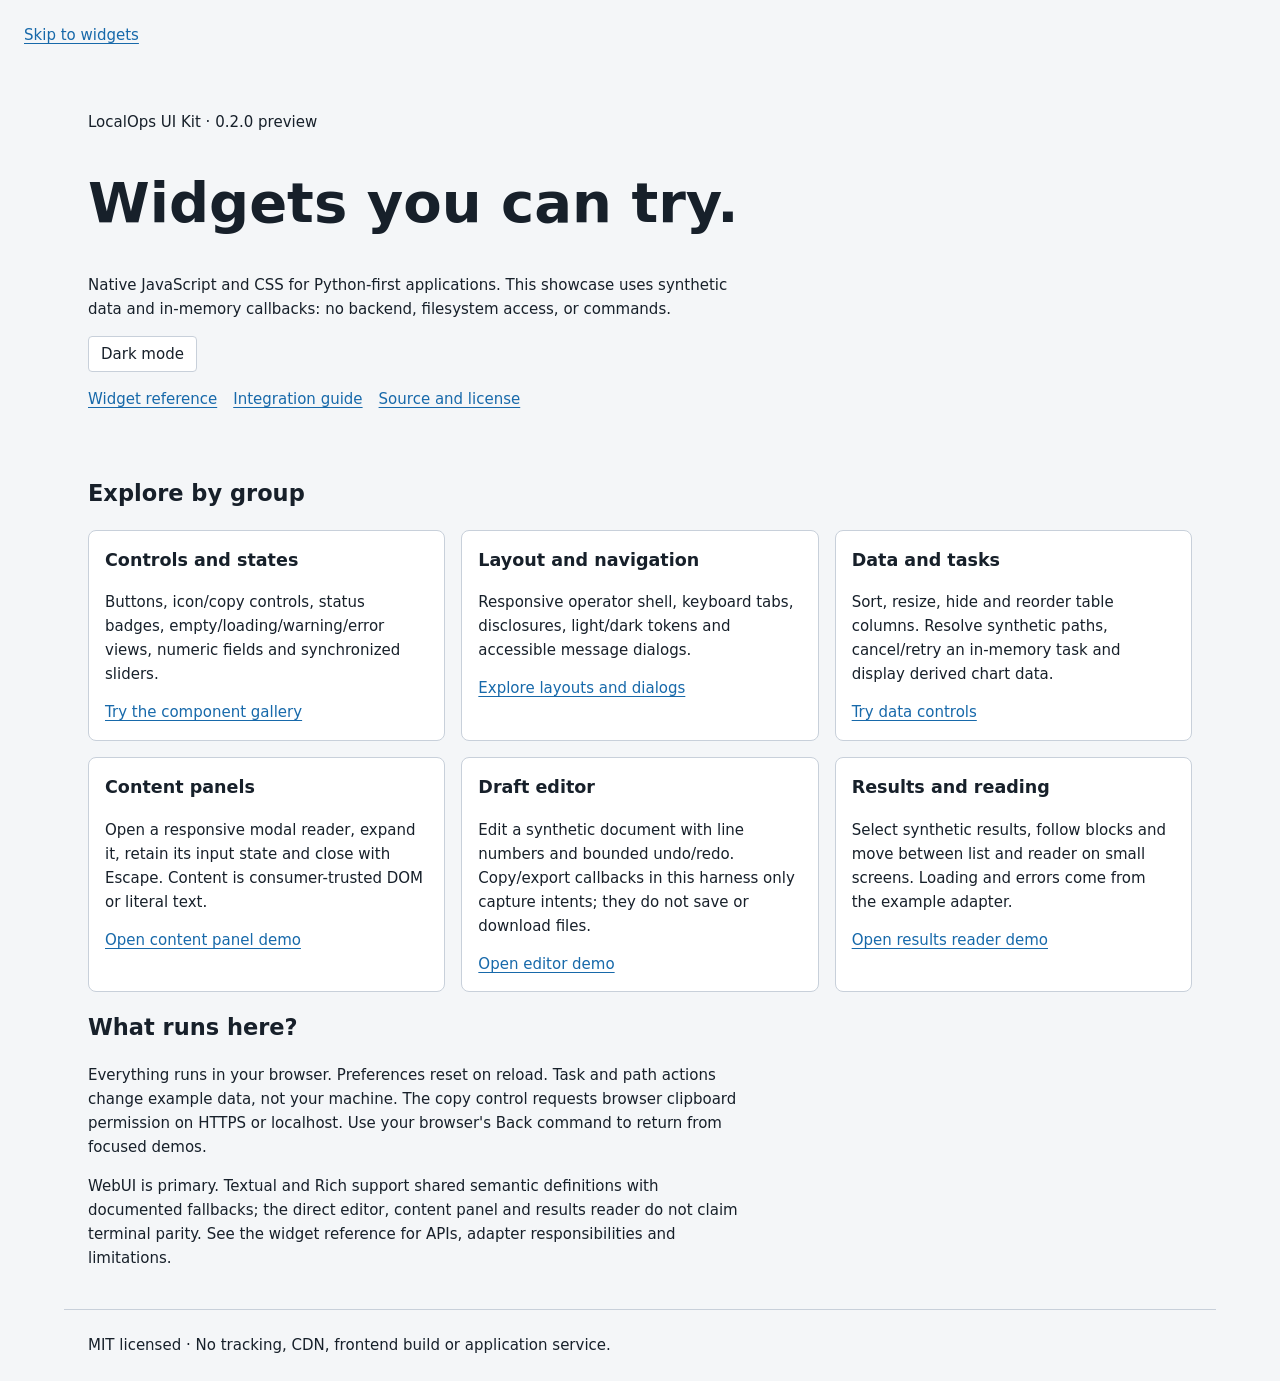
==== examples/showcase/index.html @ 77e3e83c "Release LocalOps UI Kit 0.2.0 public preview" ====
<!doctype html>
<html lang="en" data-theme="light">
<head>
  <meta charset="utf-8">
  <meta name="viewport" content="width=device-width, initial-scale=1">
  <meta name="description" content="Try LocalOps UI Kit native browser controls using synthetic data. No backend or JavaScript framework required.">
  <title>LocalOps UI Kit — widget showcase</title>
  <link rel="stylesheet" href="../../packages/web/static/styles.css">
  <link rel="stylesheet" href="./showcase.css">
</head>
<body>
  <a href="#widgets" class="skip-link">Skip to widgets</a>
  <header>
    <p>LocalOps UI Kit · 0.2.0 preview</p>
    <h1>Widgets you can try.</h1>
    <p>Native JavaScript and CSS for Python-first applications. This showcase uses synthetic data and in-memory callbacks: no backend, filesystem access, or commands.</p>
    <button id="theme" type="button" class="lui-button" aria-pressed="false">Dark mode</button>
    <nav aria-label="Project resources">
      <a href="https://github.com/unixwzrd/localops-ui-kit/blob/main/docs/widget-guide.md">Widget reference</a>
      <a href="https://github.com/unixwzrd/localops-ui-kit/blob/main/docs/adoption-guide.md">Integration guide</a>
      <a href="https://github.com/unixwzrd/localops-ui-kit">Source and license</a>
    </nav>
  </header>
  <main id="widgets" tabindex="-1">
    <h2>Explore by group</h2>
    <div class="showcase-grid">
      <section><h3>Controls and states</h3><p>Buttons, icon/copy controls, status badges, empty/loading/warning/error views, numeric fields and synchronized sliders.</p><a href="../component-gallery/">Try the component gallery</a></section>
      <section><h3>Layout and navigation</h3><p>Responsive operator shell, keyboard tabs, disclosures, light/dark tokens and accessible message dialogs.</p><a href="../component-gallery/">Explore layouts and dialogs</a></section>
      <section><h3>Data and tasks</h3><p>Sort, resize, hide and reorder table columns. Resolve synthetic paths, cancel/retry an in-memory task and display derived chart data.</p><a href="../component-gallery/">Try data controls</a></section>
      <section><h3>Content panels</h3><p>Open a responsive modal reader, expand it, retain its input state and close with Escape. Content is consumer-trusted DOM or literal text.</p><a href="../component-gallery/content-panel.html">Open content panel demo</a></section>
      <section><h3>Draft editor</h3><p>Edit a synthetic document with line numbers and bounded undo/redo. Copy/export callbacks in this harness only capture intents; they do not save or download files.</p><a href="../component-gallery/code-editor.html">Open editor demo</a></section>
      <section><h3>Results and reading</h3><p>Select synthetic results, follow blocks and move between list and reader on small screens. Loading and errors come from the example adapter.</p><a href="../component-gallery/result-reader.html">Open results reader demo</a></section>
    </div>
    <h2>What runs here?</h2>
    <p>Everything runs in your browser. Preferences reset on reload. Task and path actions change example data, not your machine. The copy control requests browser clipboard permission on HTTPS or localhost. Use your browser's Back command to return from focused demos.</p>
    <p>WebUI is primary. Textual and Rich support shared semantic definitions with documented fallbacks; the direct editor, content panel and results reader do not claim terminal parity. See the widget reference for APIs, adapter responsibilities and limitations.</p>
  </main>
  <footer>MIT licensed · No tracking, CDN, frontend build or application service.</footer>
  <script type="module">
    const toggle = document.querySelector('#theme');
    toggle.addEventListener('click', () => {
      const dark = document.documentElement.dataset.theme !== 'dark';
      document.documentElement.dataset.theme = dark ? 'dark' : 'light';
      toggle.setAttribute('aria-pressed', String(dark));
    });
  </script>
</body>
</html>
---- packages/web/static/styles.css ----
:root {
  color-scheme: light dark;
  --lui-color-bg: #f4f6f8;
  --lui-color-surface: #ffffff;
  --lui-color-surface-alt: #edf1f5;
  --lui-color-text: #17202a;
  --lui-color-muted: #596778;
  --lui-color-border: #c8d0da;
  --lui-color-accent: #1769aa;
  --lui-color-accent-contrast: #ffffff;
  --lui-color-success: #176b46;
  --lui-color-warning: #845400;
  --lui-color-danger: #a32735;
  --lui-color-focus: #ff9f1c;
  --lui-font-sans:
    ui-sans-serif, system-ui, -apple-system, BlinkMacSystemFont, "Segoe UI",
    sans-serif;
  --lui-font-mono: ui-monospace, SFMono-Regular, Menlo, Consolas, monospace;
  --lui-font-size-sm: 0.8125rem;
  --lui-font-size-md: 0.9375rem;
  --lui-font-size-lg: 1.125rem;
  --lui-space-1: 0.25rem;
  --lui-space-2: 0.5rem;
  --lui-space-3: 0.75rem;
  --lui-space-4: 1rem;
  --lui-space-6: 1.5rem;
  --lui-space-8: 2rem;
  --lui-radius-sm: 0.25rem;
  --lui-radius-md: 0.5rem;
  --lui-border: 1px solid var(--lui-color-border);
  --lui-focus: 3px solid var(--lui-color-focus);
  --lui-topbar-height: 3.5rem;
  --lui-sidebar-width: 15rem;
}

.lui-manifest-stack,
.lui-manifest-panel {
  display: grid;
}

.lui-manifest-grid {
  display: grid;
  grid-template-columns: repeat(
    var(--lui-manifest-grid-columns, 2),
    minmax(0, 1fr)
  );
}

.lui-manifest-row {
  display: flex;
  flex-wrap: wrap;
  align-items: end;
}

.lui-manifest-panel {
  padding: var(--lui-space-4);
  border: var(--lui-border-width) solid var(--lui-color-border);
  border-radius: var(--lui-radius);
  background: var(--lui-color-surface);
}

.lui-manifest-gap--none {
  gap: 0;
}
.lui-manifest-gap--small {
  gap: var(--lui-space-2);
}
.lui-manifest-gap--medium {
  gap: var(--lui-space-4);
}
.lui-manifest-gap--large {
  gap: var(--lui-space-6);
}
.lui-manifest-text--muted {
  color: var(--lui-color-text-muted);
}

@media (max-width: 640px) {
  .lui-manifest-grid {
    grid-template-columns: 1fr;
  }
}

:root[data-theme="dark"] {
  --lui-color-bg: #111820;
  --lui-color-surface: #19232e;
  --lui-color-surface-alt: #233140;
  --lui-color-text: #edf3f8;
  --lui-color-muted: #a8b7c6;
  --lui-color-border: #425467;
  --lui-color-accent: #67b7f7;
  --lui-color-accent-contrast: #07131e;
  --lui-color-success: #68d4a3;
  --lui-color-warning: #f0be62;
  --lui-color-danger: #ff8c98;
  --lui-color-focus: #ffd166;
}

@media (prefers-color-scheme: dark) {
  :root:not([data-theme="light"]) {
    --lui-color-bg: #111820;
    --lui-color-surface: #19232e;
    --lui-color-surface-alt: #233140;
    --lui-color-text: #edf3f8;
    --lui-color-muted: #a8b7c6;
    --lui-color-border: #425467;
    --lui-color-accent: #67b7f7;
    --lui-color-accent-contrast: #07131e;
    --lui-color-success: #68d4a3;
    --lui-color-warning: #f0be62;
    --lui-color-danger: #ff8c98;
    --lui-color-focus: #ffd166;
  }
}

*,
*::before,
*::after {
  box-sizing: border-box;
}
html,
body {
  margin: 0;
  min-height: 100%;
}
body {
  background: var(--lui-color-bg);
  color: var(--lui-color-text);
  font: var(--lui-font-size-md)/1.5 var(--lui-font-sans);
}
button,
input,
select,
textarea {
  font: inherit;
}
button:focus-visible,
input:focus-visible,
select:focus-visible,
textarea:focus-visible,
a:focus-visible,
summary:focus-visible,
[tabindex]:focus-visible {
  outline: var(--lui-focus);
  outline-offset: 2px;
}

.lui-visually-hidden {
  clip: rect(0 0 0 0);
  clip-path: inset(50%);
  height: 1px;
  overflow: hidden;
  position: absolute;
  white-space: nowrap;
  width: 1px;
}
.lui-align-end {
  text-align: end;
}
.lui-align-center {
  text-align: center;
}

.lui-button {
  align-items: center;
  background: var(--lui-color-surface);
  border: var(--lui-border);
  border-radius: var(--lui-radius-sm);
  color: var(--lui-color-text);
  cursor: pointer;
  display: inline-flex;
  gap: var(--lui-space-1);
  justify-content: center;
  min-height: 2.25rem;
  padding: var(--lui-space-1) var(--lui-space-3);
}
.lui-button:hover:not(:disabled) {
  background: var(--lui-color-surface-alt);
}
.lui-button:disabled {
  cursor: not-allowed;
  opacity: 0.55;
}
.lui-button--primary {
  background: var(--lui-color-accent);
  border-color: var(--lui-color-accent);
  color: var(--lui-color-accent-contrast);
}
.lui-button--danger {
  background: var(--lui-color-danger);
  border-color: var(--lui-color-danger);
  color: #fff;
}
.lui-button--quiet {
  background: transparent;
}
.lui-icon-button {
  min-width: 2.25rem;
  padding: var(--lui-space-1);
}

.lui-badge {
  border: 1px solid currentColor;
  border-radius: 999px;
  display: inline-flex;
  font-size: var(--lui-font-size-sm);
  line-height: 1.2;
  padding: var(--lui-space-1) var(--lui-space-2);
}
.lui-badge--neutral {
  color: var(--lui-color-muted);
}
.lui-badge--info {
  color: var(--lui-color-accent);
}
.lui-badge--success {
  color: var(--lui-color-success);
}
.lui-badge--warning {
  color: var(--lui-color-warning);
}
.lui-badge--danger {
  color: var(--lui-color-danger);
}

.lui-state {
  background: var(--lui-color-surface-alt);
  border: var(--lui-border);
  border-inline-start: 0.3rem solid var(--lui-color-muted);
  border-radius: var(--lui-radius-md);
  padding: var(--lui-space-4);
}
.lui-state h3,
.lui-state p {
  margin-block: 0 var(--lui-space-2);
}
.lui-state--warning {
  border-inline-start-color: var(--lui-color-warning);
}
.lui-state--error {
  border-inline-start-color: var(--lui-color-danger);
}

.lui-shell {
  display: grid;
  grid-template:
    var(--lui-topbar-height) minmax(0, 1fr) / var(--lui-sidebar-width)
    minmax(0, 1fr);
  height: 100dvh;
  overflow: hidden;
}
.lui-shell__topbar {
  align-items: center;
  background: var(--lui-color-surface);
  border-bottom: var(--lui-border);
  display: flex;
  gap: var(--lui-space-3);
  grid-column: 1 / -1;
  padding: 0 var(--lui-space-4);
  z-index: 10;
}
.lui-shell__title {
  font-size: var(--lui-font-size-lg);
  margin: 0;
}
.lui-shell__actions {
  align-items: center;
  display: flex;
  gap: var(--lui-space-2);
  margin-inline-start: auto;
}
.lui-shell__sidebar {
  background: var(--lui-color-surface);
  border-inline-end: var(--lui-border);
  min-width: 0;
  overflow: auto;
  padding: var(--lui-space-4);
}
.lui-shell__nav-link {
  border-radius: var(--lui-radius-sm);
  color: var(--lui-color-text);
  display: block;
  padding: var(--lui-space-2) var(--lui-space-3);
  text-decoration: none;
}
.lui-shell__nav-link:hover {
  background: var(--lui-color-surface-alt);
}
.lui-shell__content {
  min-height: 0;
  min-width: 0;
  overflow: auto;
  padding: var(--lui-space-6);
}
.lui-shell__menu {
  display: none;
}

.lui-field {
  display: grid;
  gap: var(--lui-space-2);
  min-width: 0;
}
.lui-field__label {
  font-weight: 650;
}
.lui-field input {
  background: var(--lui-color-surface);
  border: var(--lui-border);
  border-radius: var(--lui-radius-sm);
  color: var(--lui-color-text);
  min-height: 2.25rem;
  min-width: 0;
  padding: var(--lui-space-1) var(--lui-space-2);
}
.lui-number {
  align-items: center;
  display: flex;
  gap: var(--lui-space-2);
}
.lui-number__suffix {
  color: var(--lui-color-muted);
}
.lui-slider-field {
  grid-template-columns: minmax(7rem, 1fr) minmax(7rem, 2fr) minmax(7rem, 1fr);
  align-items: center;
}
.lui-slider-field .lui-field__label {
  min-width: 0;
}
.lui-path__row {
  align-items: center;
  display: flex;
  gap: var(--lui-space-2);
  min-width: 0;
}
.lui-path__row > input {
  flex: 1;
}
.lui-path__actions,
.lui-path__detail {
  align-items: center;
  display: flex;
  flex-wrap: wrap;
  gap: var(--lui-space-2);
}
.lui-path__resolved {
  color: var(--lui-color-muted);
  font-family: var(--lui-font-mono);
  overflow-wrap: anywhere;
}

.lui-tabs__list {
  border-bottom: var(--lui-border);
  display: flex;
  gap: var(--lui-space-1);
  overflow-x: auto;
}
.lui-tabs__tab {
  background: transparent;
  border: 0;
  border-bottom: 3px solid transparent;
  color: var(--lui-color-text);
  cursor: pointer;
  padding: var(--lui-space-2) var(--lui-space-3);
  white-space: nowrap;
}
.lui-tabs__tab[aria-selected="true"] {
  border-bottom-color: var(--lui-color-accent);
  color: var(--lui-color-accent);
}
.lui-tabs__panel {
  padding-block: var(--lui-space-4);
}
.lui-disclosure {
  background: var(--lui-color-surface);
  border: var(--lui-border);
  border-radius: var(--lui-radius-md);
}
.lui-disclosure summary {
  cursor: pointer;
  font-weight: 650;
  padding: var(--lui-space-3);
}
.lui-disclosure__body {
  border-top: var(--lui-border);
  padding: var(--lui-space-4);
}

.lui-dialog-overlay {
  align-items: center;
  background: rgb(0 0 0 / 0.58);
  display: flex;
  inset: 0;
  justify-content: center;
  padding: var(--lui-space-4);
  position: fixed;
  z-index: 1000;
}
.lui-dialog {
  background: var(--lui-color-surface);
  border: var(--lui-border);
  border-radius: var(--lui-radius-md);
  box-shadow: 0 1rem 3rem rgb(0 0 0 / 0.35);
  max-height: calc(100dvh - 2rem);
  max-width: 32rem;
  overflow: auto;
  padding: var(--lui-space-6);
  width: 100%;
}
.lui-dialog__title {
  margin-block-start: 0;
}
.lui-dialog__input {
  background: var(--lui-color-bg);
  border: var(--lui-border);
  color: var(--lui-color-text);
  min-height: 2.5rem;
  padding: var(--lui-space-2);
  width: 100%;
}
.lui-dialog__actions {
  display: flex;
  flex-wrap: wrap;
  gap: var(--lui-space-2);
  justify-content: flex-end;
  margin-block-start: var(--lui-space-4);
}

.lui-data-table__toolbar {
  display: flex;
  justify-content: flex-end;
}
.lui-data-table-wrap {
  max-width: 100%;
  min-width: 0;
}
.lui-data-table__columns {
  background: var(--lui-color-surface);
  border: var(--lui-border);
  border-radius: var(--lui-radius-sm);
  padding: var(--lui-space-2);
  position: relative;
}
.lui-data-table__columns label {
  align-items: center;
  display: flex;
  gap: var(--lui-space-2);
  padding: var(--lui-space-1);
}
.lui-data-table__order {
  display: inline-flex;
  gap: var(--lui-space-1);
  margin-inline-start: auto;
}
.lui-data-table__order .lui-button {
  min-height: 1.75rem;
  min-width: 1.75rem;
  padding: 0;
}
.lui-data-table__scroll {
  max-width: 100%;
  overflow: auto;
}
.lui-data-table {
  border-collapse: collapse;
  min-width: 100%;
  table-layout: fixed;
}
.lui-data-table th,
.lui-data-table td {
  border-bottom: var(--lui-border);
  min-width: 5rem;
  overflow-wrap: anywhere;
  padding: var(--lui-space-2) var(--lui-space-3);
  text-align: start;
}
.lui-data-table th {
  background: var(--lui-color-surface-alt);
  position: relative;
}
.lui-data-table__sort {
  background: transparent;
  border: 0;
  color: inherit;
  cursor: pointer;
  font-weight: 650;
  padding: var(--lui-space-1);
  text-align: start;
  width: calc(100% - 0.5rem);
}
.lui-data-table__resizer {
  cursor: col-resize;
  inset-block: 0;
  inset-inline-end: -0.25rem;
  position: absolute;
  width: 0.6rem;
  z-index: 1;
}

.lui-task {
  display: grid;
  gap: var(--lui-space-3);
  min-width: 0;
}
.lui-task__status,
.lui-task__actions {
  align-items: center;
  display: flex;
  flex-wrap: wrap;
  gap: var(--lui-space-2);
}
.lui-task__progress {
  width: 100%;
}
.lui-task__log {
  background: #0b1118;
  border: var(--lui-border);
  border-radius: var(--lui-radius-sm);
  color: #dce8f2;
  font: var(--lui-font-size-sm)/1.5 var(--lui-font-mono);
  height: 18rem;
  margin: 0;
  max-width: 100%;
  min-width: 0;
  overflow: auto;
  padding: var(--lui-space-3);
  white-space: pre;
  width: 100%;
}

.lui-chart {
  background: var(--lui-color-surface);
  border: var(--lui-border);
  border-radius: var(--lui-radius-md);
  margin: 0;
  max-width: 100%;
  min-width: 0;
  overflow-x: auto;
  padding: var(--lui-space-4);
}
.lui-chart figcaption {
  font-weight: 650;
  margin-block-end: var(--lui-space-3);
}
.lui-chart svg {
  display: block;
  min-width: 32rem;
  width: 100%;
}
.lui-content-panel { inset: 0 0 0 auto; margin: 0; width: min(42rem, 100vw); max-width: 100vw; height: 100dvh; max-height: 100dvh; padding: 0; border: var(--lui-border); background: var(--lui-color-surface); color: var(--lui-color-text); display: flex; flex-direction: column; overflow: hidden; }
.lui-content-panel:not([open]) { display: none; }
.lui-content-panel[data-expanded="true"] { width: 100vw; }
.lui-content-panel::backdrop { background: rgb(0 0 0 / 0.5); }
.lui-content-panel__header { display: flex; flex-wrap: wrap; align-items: center; gap: var(--lui-space-2); padding: var(--lui-space-4); }
.lui-content-panel__header h2 { margin: 0; flex: 1 1 10rem; min-width: 0; overflow-wrap: anywhere; }
.lui-content-panel__description { margin: 0; padding: 0 var(--lui-space-4) var(--lui-space-3); }
.lui-content-panel__body { flex: 1; min-height: 0; min-width: 0; overflow: auto; overflow-wrap: anywhere; padding: var(--lui-space-4); }
.lui-content-panel__body pre { max-width: 100%; overflow: auto; }
.lui-editor { display: flex; flex-direction: column; height: 100%; min-height: 0; min-width: 0; gap: var(--lui-space-2); }
.lui-editor__toolbar { display: flex; flex-wrap: wrap; gap: var(--lui-space-2); align-items: center; }
.lui-editor__toolbar input { min-width: 0; max-width: 100%; width: 10rem; }
.lui-editor__toolbar input[type="checkbox"] { width: auto; }
.lui-editor__toolbar label { display: flex; gap: var(--lui-space-2); align-items: center; }
.lui-editor__status { margin: 0; overflow-wrap: anywhere; }
.lui-editor__viewport { position: relative; display: flex; flex: 1; min-height: 12rem; min-width: 0; overflow: hidden; }
.lui-editor textarea { flex: 1; width: 0; min-width: 0; resize: none; margin: 0; padding: 12px; overflow: auto; tab-size: 4; }
.lui-editor textarea, .lui-editor__gutter, .lui-editor__measure { font: 14px/21px var(--lui-font-mono); box-sizing: border-box; }
.lui-editor__gutter { width: 4rem; flex-shrink: 0; overflow: hidden; padding: 12px 6px; text-align: right; color: var(--lui-color-muted); }
.lui-editor__measure { position: absolute; visibility: hidden; pointer-events: none; top: 0; height: 0; overflow: hidden; overflow-wrap: break-word; tab-size: 4; }
.lui-editor__measure div { min-height: 21px; }
.lui-result-reader {
  display: grid;
  grid-template-columns: minmax(0, 1fr) minmax(0, 2fr);
  gap: var(--lui-space-4);
  height: 100%;
  min-height: 0;
  min-width: 0;
}
.lui-result-reader[data-narrow="true"] { grid-template-columns: minmax(0, 1fr); }
.lui-result-reader__pane {
  display: flex;
  flex-direction: column;
  min-width: 0;
  min-height: 0;
  border: var(--lui-border);
  border-radius: var(--lui-radius-md);
}
.lui-result-reader__pane[hidden] { display: none; }
.lui-result-reader__header {
  display: flex;
  flex-wrap: wrap;
  align-items: center;
  gap: var(--lui-space-2);
  padding: var(--lui-space-3);
}
.lui-result-reader__header h2 { margin: 0; font-size: var(--lui-font-size-lg); overflow-wrap: anywhere; }
.lui-result-reader__scroll { flex: 1; min-height: 0; overflow: auto; padding: var(--lui-space-3); }
.lui-result-reader__list { list-style: none; margin: 0; padding: 0; }
.lui-result-reader__list .lui-button { width: 100%; display: block; text-align: start; white-space: normal; overflow-wrap: anywhere; margin-bottom: var(--lui-space-2); }
.lui-result-reader__list span { display: block; }
.lui-result-reader__result-title { font-weight: 650; }
.lui-result-reader [aria-current="true"] { border-color: var(--lui-color-accent); background: var(--lui-color-surface-alt); }
.lui-result-reader__document { max-width: 75ch; overflow-wrap: anywhere; white-space: pre-wrap; }
.lui-chart__bar {
  fill: var(--lui-color-accent);
}
.lui-chart__bar--negative {
  fill: var(--lui-color-danger);
}

@media (max-width: 900px) {
  :root {
    --lui-sidebar-width: 12rem;
  }
  .lui-shell__content {
    padding: var(--lui-space-4);
  }
}

@media (max-width: 640px) {
  .lui-shell {
    grid-template-columns: minmax(0, 1fr);
  }
  .lui-shell__menu {
    display: inline-flex;
  }
  .lui-shell__sidebar {
    box-shadow: 0 0.75rem 2rem rgb(0 0 0 / 0.3);
    display: none;
    inset: var(--lui-topbar-height) auto 0 0;
    max-width: min(85vw, 18rem);
    position: fixed;
    width: 100%;
    z-index: 20;
  }
  .lui-shell__sidebar--open {
    display: block;
  }
  .lui-shell__content {
    grid-column: 1;
  }
  .lui-slider-field {
    align-items: stretch;
    grid-template-columns: 1fr;
  }
  .lui-path__row {
    align-items: stretch;
    flex-direction: column;
  }
  .lui-dialog {
    padding: var(--lui-space-4);
  }
}
---- examples/showcase/showcase.css ----
body { overflow: auto; }
header, main, footer { max-width: 72rem; margin: auto; padding: var(--lui-space-6); }
h1 { font-size: clamp(2rem, 6vw, 3.5rem); line-height: 1.15; }
p { max-width: 70ch; line-height: 1.6; }
nav { display: flex; flex-wrap: wrap; gap: var(--lui-space-4); margin-top: var(--lui-space-4); }
a { color: var(--lui-color-accent); text-underline-offset: .2em; }
.showcase-grid { display: grid; grid-template-columns: repeat(auto-fit, minmax(min(100%, 20rem), 1fr)); gap: var(--lui-space-4); }
.showcase-grid section { min-width: 0; border: var(--lui-border); border-radius: var(--lui-radius-md); background: var(--lui-color-surface); padding: var(--lui-space-4); }
.showcase-grid h3 { margin-top: 0; }
.skip-link { display: inline-block; margin: var(--lui-space-4); padding: var(--lui-space-2); }
footer { border-top: var(--lui-border); }
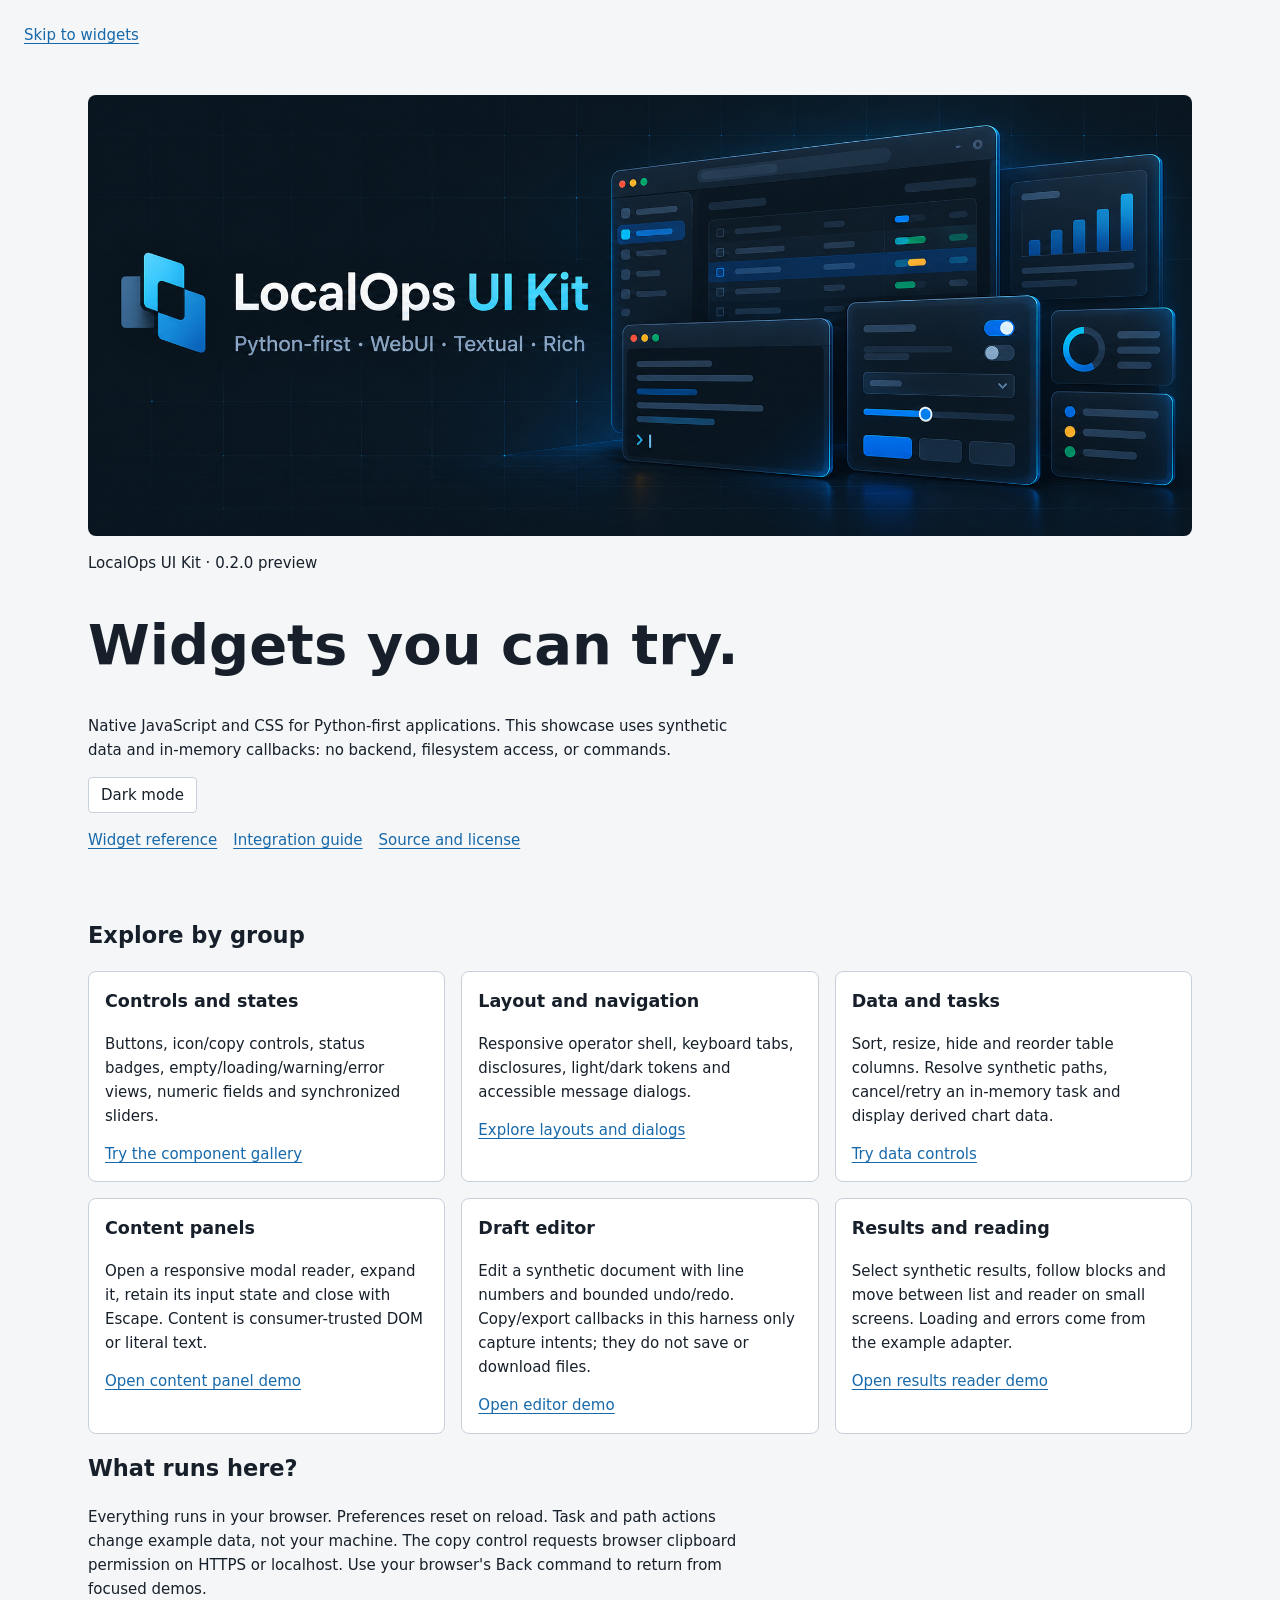
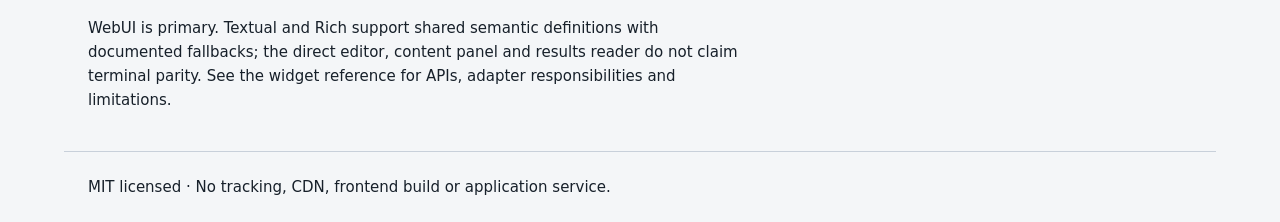
==== commit 6fe42e4c: "Add product banner and direct GitHub installation guide" ====
--- a/examples/showcase/index.html
+++ b/examples/showcase/index.html
@@ -11,6 +11,7 @@
 <body>
   <a href="#widgets" class="skip-link">Skip to widgets</a>
   <header>
+    <img class="product-banner" src="../../docs/assets/localops-ui-kit-banner.png" alt="LocalOps UI Kit — Python-first · WebUI · Textual · Rich" width="1983" height="793">
     <p>LocalOps UI Kit · 0.2.0 preview</p>
     <h1>Widgets you can try.</h1>
     <p>Native JavaScript and CSS for Python-first applications. This showcase uses synthetic data and in-memory callbacks: no backend, filesystem access, or commands.</p>
--- a/examples/showcase/showcase.css
+++ b/examples/showcase/showcase.css
@@ -1,5 +1,6 @@
 body { overflow: auto; }
 header, main, footer { max-width: 72rem; margin: auto; padding: var(--lui-space-6); }
+.product-banner { display: block; width: 100%; height: auto; border-radius: var(--lui-radius-md); }
 h1 { font-size: clamp(2rem, 6vw, 3.5rem); line-height: 1.15; }
 p { max-width: 70ch; line-height: 1.6; }
 nav { display: flex; flex-wrap: wrap; gap: var(--lui-space-4); margin-top: var(--lui-space-4); }
